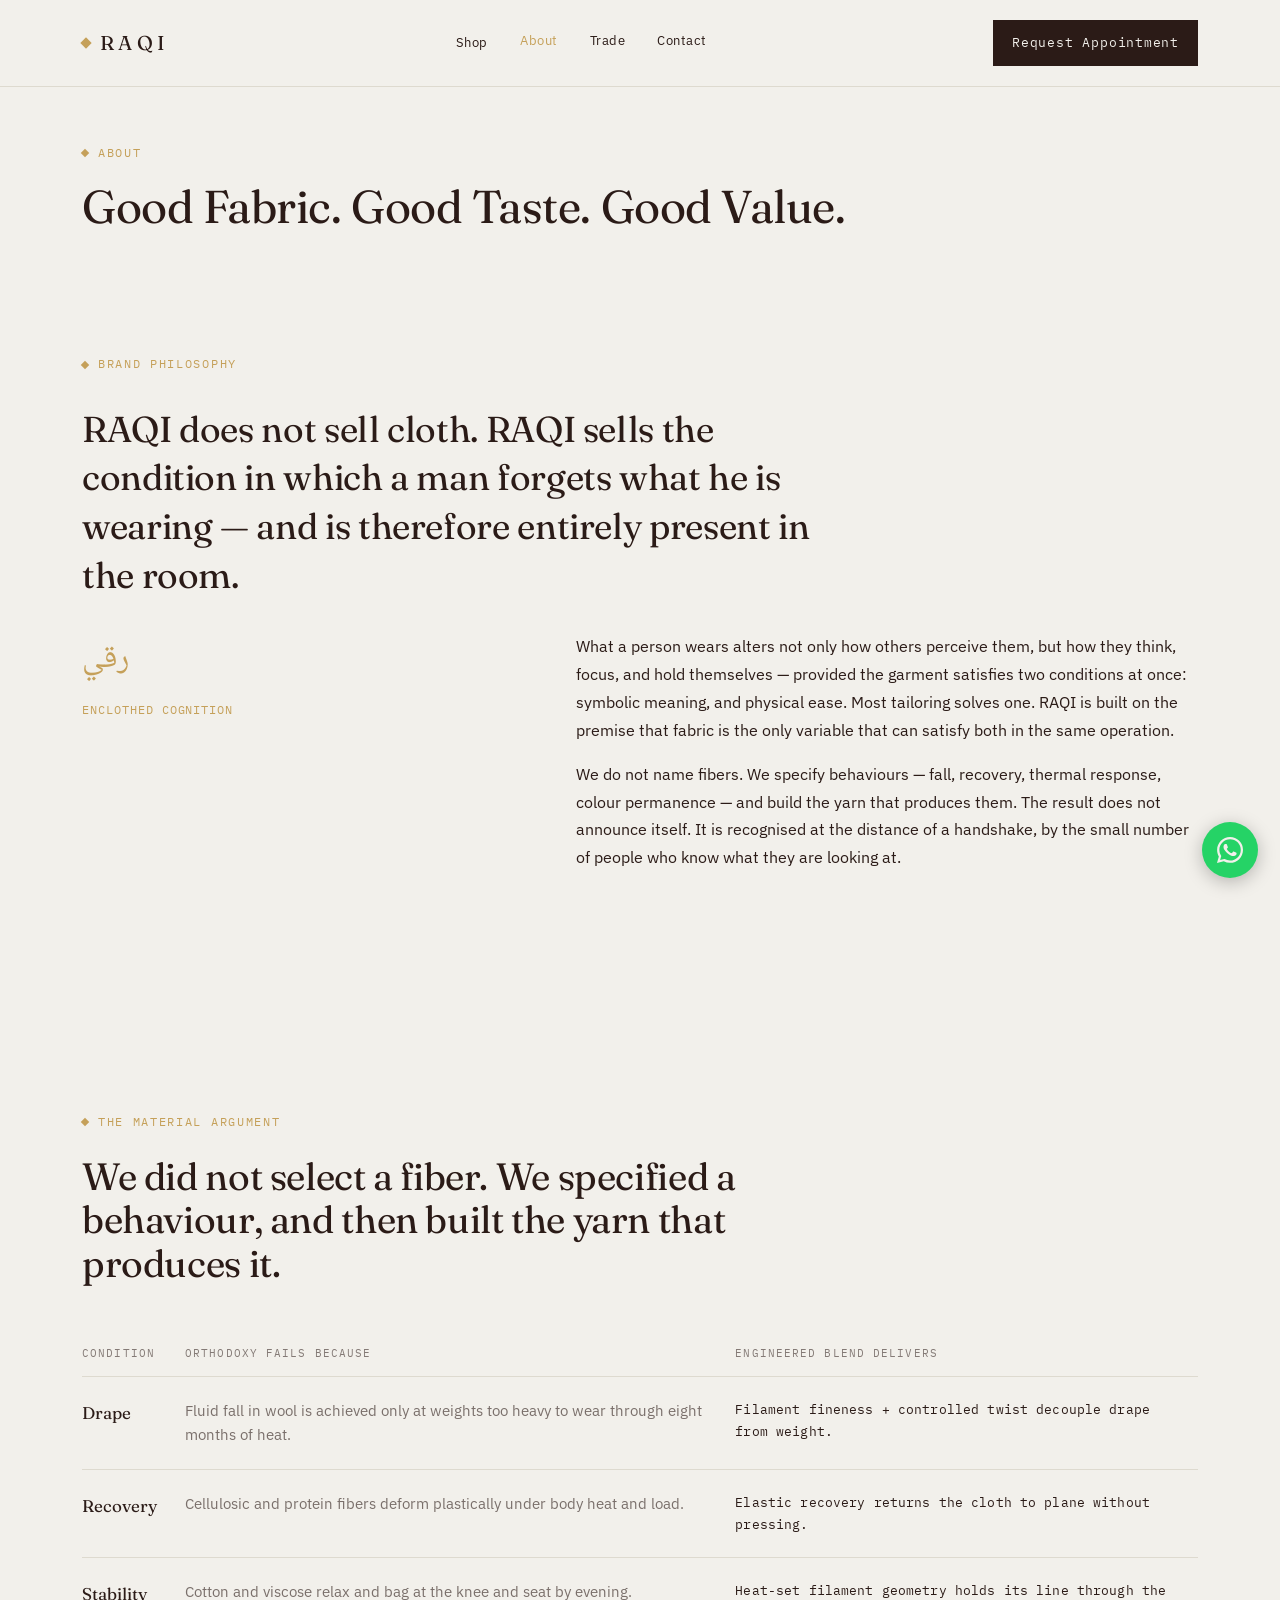
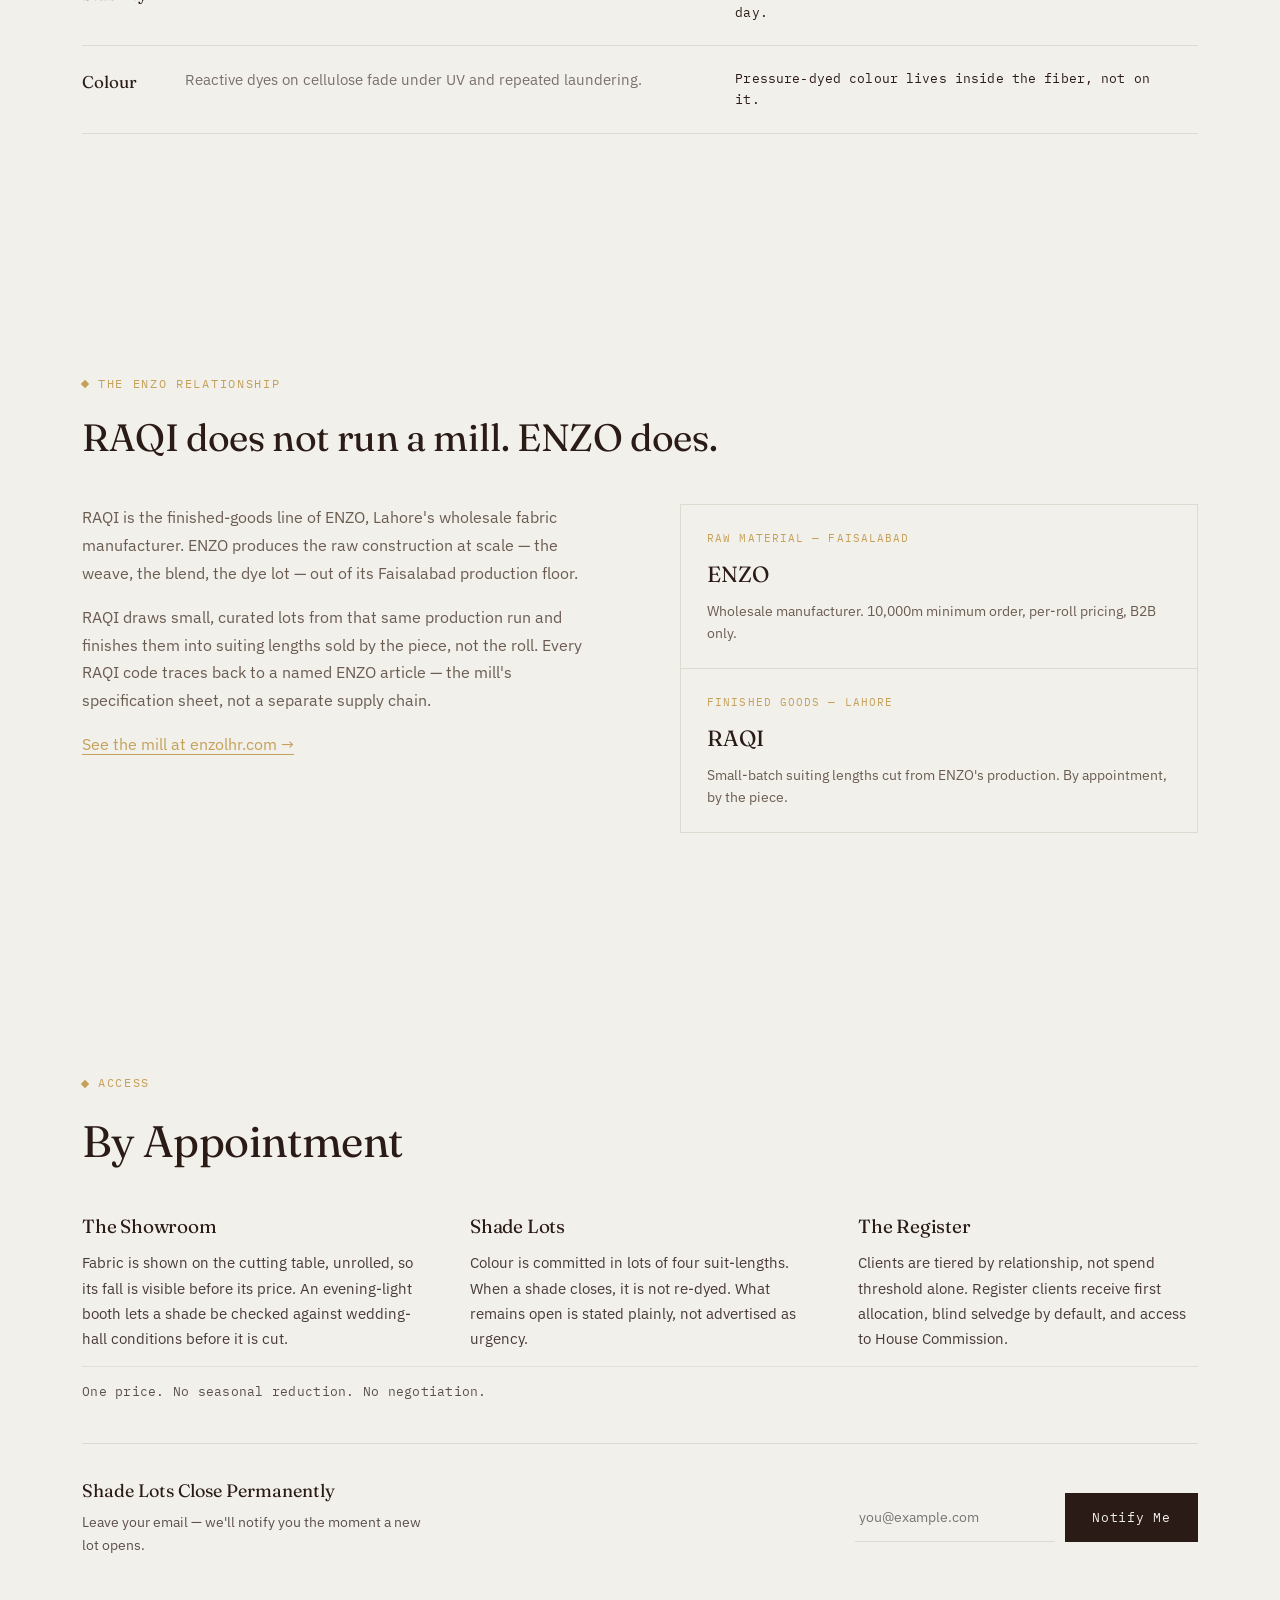
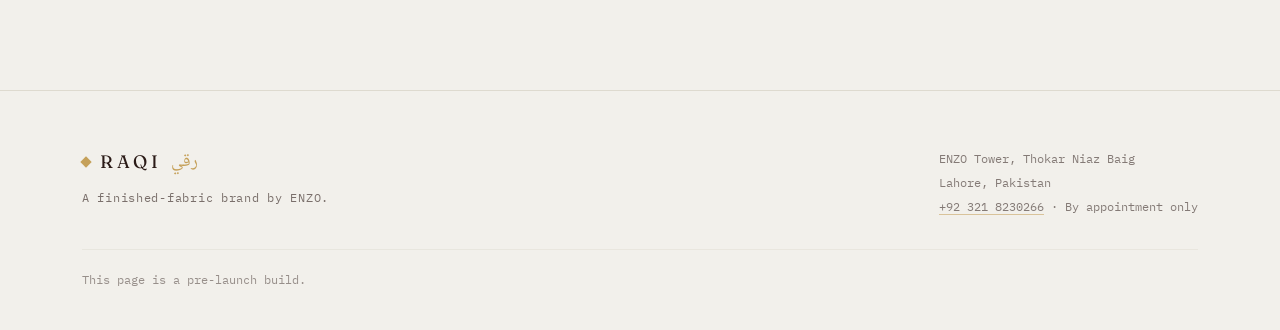
==== about.html @ 48afd4fc "Phase 7: split about.html, contact.html, trade.html out of index.html Relocates Philosophy, Material" ====
<!DOCTYPE html>
<html lang="en">
<head>
<meta charset="UTF-8">
<meta name="viewport" content="width=device-width, initial-scale=1.0">
<title>About RAQI — Philosophy, Material, and the ENZO Relationship</title>
<meta name="description" content="RAQI is the finished-goods line of ENZO, Lahore's wholesale fabric mill. Our philosophy, the material argument behind our fabric, and how appointments and shade lots work.">
<meta name="robots" content="index,follow">
<meta name="theme-color" content="#F2F0EB">
<link rel="canonical" href="https://enzolhr.com/raqi-site/about.html">
<meta property="og:type" content="website">
<meta property="og:site_name" content="RAQI">
<meta property="og:url" content="https://enzolhr.com/raqi-site/about.html">
<meta property="og:title" content="About RAQI">
<meta property="og:description" content="RAQI is the finished-goods line of ENZO, Lahore's wholesale fabric mill. Our philosophy and how appointments work.">
<meta property="og:image" content="https://enzolhr.com/raqi-site/assets/og-image.png">
<meta property="og:locale" content="en_PK">
<meta name="twitter:card" content="summary_large_image">
<meta name="twitter:title" content="About RAQI">
<meta name="twitter:description" content="RAQI is the finished-goods line of ENZO, Lahore's wholesale fabric mill.">
<meta name="twitter:image" content="https://enzolhr.com/raqi-site/assets/og-image.png">
<link rel="icon" href="data:image/svg+xml,%3Csvg xmlns='http://www.w3.org/2000/svg' viewBox='0 0 32 32'%3E%3Crect width='32' height='32' fill='%232B1B17'/%3E%3Crect x='11' y='11' width='10' height='10' fill='%23C5A059' transform='rotate(45 16 16)'/%3E%3C/svg%3E">
<link rel="preconnect" href="https://fonts.googleapis.com">
<link rel="preconnect" href="https://fonts.gstatic.com" crossorigin>
<link href="https://fonts.googleapis.com/css2?family=Fraunces:opsz,wght@9..144,300;9..144,400;9..144,500;9..144,600&family=IBM+Plex+Sans:wght@400;500&family=IBM+Plex+Mono:wght@400;500&family=Noto+Naskh+Arabic:wght@400;500&display=swap" rel="stylesheet">
<link rel="stylesheet" href="assets/site.css">
<script type="application/ld+json">
{
  "@context": "https://schema.org",
  "@type": "AboutPage",
  "url": "https://enzolhr.com/raqi-site/about.html",
  "mainEntity": {
    "@type": "ClothingStore",
    "name": "RAQI",
    "parentOrganization": { "@type": "Organization", "name": "ENZO", "url": "https://enzolhr.com/" }
  }
}
</script>
<style>
  .pull{
    font-family:var(--serif);font-weight:400;
    font-size:clamp(24px,3.4vw,36px);
    line-height:1.35;margin:30px 0 34px;
    max-width:760px;
  }
  .two-col{display:grid;grid-template-columns:1fr;gap:40px;}
  @media(min-width:840px){ .two-col{grid-template-columns:0.8fr 1.2fr;gap:80px;} }

  .argtable{width:100%;border-collapse:collapse;margin-top:8px;}
  .argtable th{
    text-align:left;font-family:var(--mono);font-size:11px;letter-spacing:0.1em;
    text-transform:uppercase;color:var(--chocolate);opacity:0.55;
    padding:14px 18px 14px 0;border-bottom:1px solid var(--ash-line);
    font-weight:400;
  }
  .argtable td{
    padding:22px 18px 22px 0;border-bottom:1px solid var(--ash-line);
    vertical-align:top;font-size:14.5px;line-height:1.65;
  }
  .argtable td:first-child{
    font-family:var(--serif);font-size:17px;white-space:nowrap;padding-right:28px;
  }
  .argtable .fails{color:var(--chocolate);opacity:0.6;}
  .argtable .delivers{font-family:var(--mono);font-size:13px;letter-spacing:0.01em;}

  .lineage-grid{display:grid;grid-template-columns:1fr;gap:40px;margin-top:44px;align-items:start;}
  @media(min-width:840px){ .lineage-grid{grid-template-columns:1fr 1fr;gap:80px;} }
  .lineage-copy{font-size:15.5px;line-height:1.8;color:#6b5c52;}
  .lineage-copy p + p{margin-top:16px;}
  .lineage-flow{
    display:flex;flex-direction:column;gap:0;border:1px solid var(--ash-line);
  }
  .lineage-step{padding:24px 26px;border-bottom:1px solid var(--ash-line);}
  .lineage-step:last-child{border-bottom:none;}
  .lineage-step .step-label{
    font-family:var(--mono);font-size:11px;letter-spacing:0.1em;text-transform:uppercase;color:var(--gold);
  }
  .lineage-step .step-name{font-family:var(--serif);font-size:22px;margin-top:8px;}
  .lineage-step .step-desc{font-size:13.5px;color:#6b5c52;margin-top:8px;line-height:1.6;}

  .access-grid{display:grid;grid-template-columns:1fr;gap:48px;margin-top:50px;}
  @media(min-width:840px){ .access-grid{grid-template-columns:repeat(3,1fr);} }
  .access-item h3{font-size:19px;font-weight:400;margin-bottom:12px;}
  .access-item p{font-size:14.5px;line-height:1.75;color:var(--chocolate);opacity:0.85;}
  .doctrine-line{
    font-family:var(--mono);font-size:13px;letter-spacing:0.02em;
    padding-top:14px;margin-top:14px;border-top:1px solid var(--ash-line);
    opacity:0.75;
  }
  .notify-box{
    margin-top:40px;padding-top:32px;border-top:1px solid var(--ash-line);
    display:flex;flex-direction:column;gap:18px;
  }
  @media(min-width:700px){ .notify-box{flex-direction:row;align-items:center;justify-content:space-between;gap:32px;} }
  .notify-label{font-family:var(--serif);font-size:18px;}
  .notify-copy{font-size:14px;color:var(--chocolate);opacity:0.75;margin-top:4px;max-width:340px;}
  .notify-form{display:flex;gap:10px;flex-wrap:wrap;}
  .notify-form input[type=email]{
    background:transparent;border:none;border-bottom:1px solid var(--ash-line);
    padding:10px 4px;font-family:var(--sans);font-size:14px;color:var(--chocolate);min-width:200px;
  }
  .notify-form input[type=email]:focus{outline:none;border-color:var(--gold);}
  .notify-status{font-family:var(--mono);font-size:12px;margin-top:12px;}
</style>
</head>
<body>

<nav class="nav" aria-label="Primary">
  <div class="nav-inner">
    <a href="index.html" class="brandmark" aria-label="RAQI — home">
      <span class="diamond"></span>
      <span class="wordmark">Raqi</span>
    </a>
    <div class="nav-links">
      <div class="has-mega">
        <a href="shop.html">Shop</a>
        <div class="mega-panel">
          <div class="mega-col">
            <div class="mega-label">Shop</div>
            <a href="shop.html">All Fabrics</a>
            <a href="shop.html">Shop by Color</a>
          </div>
          <div class="mega-col">
            <div class="mega-label">Collections</div>
            <a href="shop.html?season=summer">Summer</a>
            <a href="shop.html?season=winter">Winter</a>
            <a href="shop.html?season=all-season">All-Season</a>
          </div>
        </div>
      </div>
      <a href="about.html">About</a>
      <a href="trade.html">Trade</a>
      <a href="contact.html">Contact</a>
    </div>
    <div style="display:flex;align-items:center;gap:8px;">
      <a href="contact.html" class="btn btn-dark" style="padding:11px 18px;">Request Appointment</a>
      <button type="button" id="nav-toggle" class="nav-toggle" aria-label="Open menu" aria-expanded="false" aria-controls="mobile-menu">
        <span aria-hidden="true"></span><span aria-hidden="true"></span>
      </button>
    </div>
  </div>
</nav>

<div id="mobile-menu" class="mobile-menu" aria-hidden="true">
  <div class="mobile-menu-top">
    <span class="brandmark">
      <span class="diamond"></span>
      <span class="wordmark">Raqi</span>
    </span>
    <button type="button" id="mobile-menu-close" class="mobile-menu-close" aria-label="Close menu">&times;</button>
  </div>
  <nav class="mobile-menu-links" aria-label="Mobile">
    <a href="shop.html">Shop</a>
    <div class="mobile-menu-sub">
      <a href="shop.html">Shop by Color</a>
      <a href="shop.html?season=summer">Summer</a>
      <a href="shop.html?season=winter">Winter</a>
      <a href="shop.html?season=all-season">All-Season</a>
    </div>
    <a href="about.html">About</a>
    <a href="trade.html">Trade</a>
    <a href="contact.html">Contact</a>
    <a href="https://wa.me/923218230266" target="_blank" rel="noopener noreferrer">WhatsApp Us</a>
  </nav>
</div>

<header style="padding:56px 0 0;">
  <div class="wrap">
    <div class="eyebrow"><span class="diamond"></span>About</div>
    <h1 style="font-size:clamp(30px,4.5vw,46px);margin-top:18px;">Good Fabric. Good Taste. Good Value.</h1>
  </div>
</header>

<section id="philosophy">
  <div class="wrap reveal">
    <div class="eyebrow"><span class="diamond"></span>Brand Philosophy</div>
    <h2 class="pull">RAQI does not sell cloth. RAQI sells the condition in which a man forgets what he is wearing — and is therefore entirely present in the room.</h2>
    <div class="two-col">
      <div>
        <div class="foot-arabic" style="font-size:32px;">رقي</div>
        <p style="font-family:var(--mono);font-size:12px;letter-spacing:0.08em;color:var(--gold);margin-top:12px;text-transform:uppercase;">Enclothed Cognition</p>
      </div>
      <div class="body-copy">
        <p>What a person wears alters not only how others perceive them, but how they think, focus, and hold themselves — provided the garment satisfies two conditions at once: symbolic meaning, and physical ease. Most tailoring solves one. RAQI is built on the premise that fabric is the only variable that can satisfy both in the same operation.</p>
        <p>We do not name fibers. We specify behaviours — fall, recovery, thermal response, colour permanence — and build the yarn that produces them. The result does not announce itself. It is recognised at the distance of a handshake, by the small number of people who know what they are looking at.</p>
      </div>
    </div>
  </div>
</section>

<section id="argument">
  <div class="wrap reveal">
    <div class="eyebrow"><span class="diamond"></span>The Material Argument</div>
    <h2 style="font-size:clamp(26px,3.6vw,38px);max-width:680px;margin-top:22px;">We did not select a fiber. We specified a behaviour, and then built the yarn that produces it.</h2>
    <table class="argtable" style="margin-top:44px;">
      <thead>
        <tr><th>Condition</th><th>Orthodoxy fails because</th><th>Engineered blend delivers</th></tr>
      </thead>
      <tbody>
        <tr>
          <td>Drape</td>
          <td class="fails">Fluid fall in wool is achieved only at weights too heavy to wear through eight months of heat.</td>
          <td class="delivers">Filament fineness + controlled twist decouple drape from weight.</td>
        </tr>
        <tr>
          <td>Recovery</td>
          <td class="fails">Cellulosic and protein fibers deform plastically under body heat and load.</td>
          <td class="delivers">Elastic recovery returns the cloth to plane without pressing.</td>
        </tr>
        <tr>
          <td>Stability</td>
          <td class="fails">Cotton and viscose relax and bag at the knee and seat by evening.</td>
          <td class="delivers">Heat-set filament geometry holds its line through the day.</td>
        </tr>
        <tr>
          <td>Colour</td>
          <td class="fails">Reactive dyes on cellulose fade under UV and repeated laundering.</td>
          <td class="delivers">Pressure-dyed colour lives inside the fiber, not on it.</td>
        </tr>
      </tbody>
    </table>
  </div>
</section>

<section id="lineage">
  <div class="wrap reveal">
    <div class="eyebrow"><span class="diamond"></span>The ENZO Relationship</div>
    <h2 style="font-size:clamp(26px,3.6vw,38px);max-width:680px;margin-top:22px;">RAQI does not run a mill. ENZO does.</h2>
    <div class="lineage-grid">
      <div class="lineage-copy">
        <p>RAQI is the finished-goods line of ENZO, Lahore's wholesale fabric manufacturer. ENZO produces the raw construction at scale — the weave, the blend, the dye lot — out of its Faisalabad production floor.</p>
        <p>RAQI draws small, curated lots from that same production run and finishes them into suiting lengths sold by the piece, not the roll. Every RAQI code traces back to a named ENZO article — the mill's specification sheet, not a separate supply chain.</p>
        <p><a href="https://enzolhr.com/" target="_blank" rel="noopener noreferrer" style="color:var(--gold);border-bottom:1px solid var(--gold);">See the mill at enzolhr.com →</a></p>
      </div>
      <div class="lineage-flow">
        <div class="lineage-step">
          <div class="step-label">Raw Material — Faisalabad</div>
          <div class="step-name">ENZO</div>
          <div class="step-desc">Wholesale manufacturer. 10,000m minimum order, per-roll pricing, B2B only.</div>
        </div>
        <div class="lineage-step">
          <div class="step-label">Finished Goods — Lahore</div>
          <div class="step-name">RAQI</div>
          <div class="step-desc">Small-batch suiting lengths cut from ENZO's production. By appointment, by the piece.</div>
        </div>
      </div>
    </div>
  </div>
</section>

<section id="access">
  <div class="wrap reveal">
    <div class="eyebrow"><span class="diamond"></span>Access</div>
    <h2 style="font-size:clamp(28px,4vw,44px);margin-top:22px;">By Appointment</h2>
    <div class="access-grid">
      <div class="access-item">
        <h3>The Showroom</h3>
        <p>Fabric is shown on the cutting table, unrolled, so its fall is visible before its price. An evening-light booth lets a shade be checked against wedding-hall conditions before it is cut.</p>
      </div>
      <div class="access-item">
        <h3>Shade Lots</h3>
        <p>Colour is committed in lots of four suit-lengths. When a shade closes, it is not re-dyed. What remains open is stated plainly, not advertised as urgency.</p>
      </div>
      <div class="access-item">
        <h3>The Register</h3>
        <p>Clients are tiered by relationship, not spend threshold alone. Register clients receive first allocation, blind selvedge by default, and access to House Commission.</p>
      </div>
    </div>
    <div class="doctrine-line">One price. No seasonal reduction. No negotiation.</div>

    <div class="notify-box">
      <div>
        <p class="notify-label">Shade Lots Close Permanently</p>
        <p class="notify-copy">Leave your email — we'll notify you the moment a new lot opens.</p>
      </div>
      <form id="notify-form" class="notify-form" novalidate>
        <input type="hidden" name="_subject" value="RAQI Shade Lot Signup">
        <input type="hidden" name="brand" value="RAQI">
        <input type="email" name="email" placeholder="you@example.com" required aria-label="Email address">
        <button type="submit" class="btn btn-dark">Notify Me</button>
      </form>
    </div>
    <div class="notify-status" id="notify-status" role="status" aria-live="polite"></div>
  </div>
</section>

<footer>
  <div class="wrap">
    <div class="foot-grid">
      <div>
        <div class="foot-mark">
          <span class="diamond"></span>
          <span class="wordmark">Raqi</span>
          <span class="foot-arabic">رقي</span>
        </div>
        <div class="foot-line">A finished-fabric brand by ENZO.</div>
      </div>
      <div class="foot-meta">
        ENZO Tower, Thokar Niaz Baig<br>
        Lahore, Pakistan<br>
        <a href="https://wa.me/923218230266" target="_blank" rel="noopener noreferrer" style="color:inherit;border-bottom:1px solid var(--gold);">+92 321 8230266</a> &middot; By appointment only
      </div>
    </div>
    <div class="foot-note">This page is a pre-launch build.</div>
  </div>
</footer>

<div id="cart-bar" class="cart-bar">
  <span class="cart-bar-count"><span id="cart-count">0</span> Selected</span>
  <button type="button" id="cart-view" class="btn btn-light">View Cart</button>
</div>

<div id="cart-backdrop" class="cart-backdrop"></div>
<aside id="cart-drawer" class="cart-drawer" aria-hidden="true" aria-label="Your selection">
  <div class="cart-drawer-header">
    <span>Your Selection</span>
    <button type="button" id="cart-close" class="cart-drawer-close" aria-label="Close cart">&times;</button>
  </div>
  <div class="cart-drawer-items" id="cart-items"></div>
  <div class="cart-drawer-footer">
    <a id="cart-drawer-send" href="#" target="_blank" rel="noopener noreferrer" class="btn btn-light" style="width:100%;justify-content:center;">Send via WhatsApp</a>
  </div>
</aside>

<a href="https://wa.me/923218230266?text=Hello%20RAQI%2C%20I%27d%20like%20to%20know%20more%20about%20your%20suiting%20fabric." target="_blank" rel="noopener noreferrer" class="wa-float" aria-label="Chat with RAQI on WhatsApp">
  <svg viewBox="0 0 24 24" width="26" height="26" fill="#F2F0EB" aria-hidden="true"><path d="M17.472 14.382c-.297-.149-1.758-.867-2.03-.967-.273-.099-.471-.148-.67.15-.197.297-.767.966-.94 1.164-.173.199-.347.223-.644.075-.297-.15-1.255-.463-2.39-1.475-.883-.788-1.48-1.761-1.653-2.059-.173-.297-.018-.458.13-.606.134-.133.297-.347.446-.52.149-.174.198-.298.298-.497.099-.198.05-.371-.025-.52-.075-.149-.669-1.612-.916-2.207-.242-.579-.487-.5-.669-.51-.173-.008-.371-.01-.57-.01-.198 0-.52.074-.792.372-.272.297-1.04 1.016-1.04 2.479 0 1.462 1.065 2.875 1.213 3.074.149.198 2.096 3.2 5.077 4.487.709.306 1.262.489 1.694.625.712.227 1.36.195 1.871.118.571-.085 1.758-.719 2.006-1.413.248-.694.248-1.289.173-1.413-.074-.124-.272-.198-.57-.347z"/><path d="M20.52 3.449C18.24 1.245 15.24 0 12.045 0 5.463 0 .105 5.36.102 11.943c0 2.105.548 4.16 1.591 5.976L0 24l6.223-1.632a11.9 11.9 0 0 0 5.822 1.484h.005c6.58 0 11.938-5.359 11.941-11.943a11.87 11.87 0 0 0-3.47-8.46zM12.05 21.785h-.004a9.87 9.87 0 0 1-5.031-1.378l-.361-.214-3.741.981.999-3.648-.235-.374a9.86 9.86 0 0 1-1.51-5.234c.002-5.45 4.437-9.884 9.888-9.884 2.64 0 5.122 1.03 6.988 2.898a9.83 9.83 0 0 1 2.893 6.994c-.003 5.45-4.437 9.859-9.886 9.859z"/></svg>
</a>

<script src="assets/products-data.js"></script>
<script src="assets/site.js"></script>
<script src="assets/forms.js"></script>
</body>
</html>
---- assets/site.css ----
/* ============================================================
   RAQI — Shared design system
   Used across all pages. Page-unique sections (hero, product
   detail specifics, journal typography, etc.) stay inline per
   page, same discipline as nav/footer markup.
   ============================================================ */

:root{
  --chocolate:#2B1B17;
  --ash:#F2F0EB;
  --gold:#C5A059;
  --chocolate-line:#4A372E;
  --ash-line:#DEDACF;
  --serif:'Fraunces', serif;
  --sans:'IBM Plex Sans', -apple-system, sans-serif;
  --mono:'IBM Plex Mono', monospace;
  --arabic:'Noto Naskh Arabic', serif;
}
*{margin:0;padding:0;box-sizing:border-box;}
html{scroll-behavior:smooth;}
body{
  font-family:var(--sans);
  background:var(--ash);
  color:var(--chocolate);
  font-weight:400;
  line-height:1.7;
  -webkit-font-smoothing:antialiased;
}
a{color:inherit;text-decoration:none;}
img,svg{display:block;max-width:100%;}

.measure{max-width:640px;}
.wrap{max-width:1180px;margin:0 auto;padding:0 32px;}

h1,h2,h3{font-family:var(--serif);font-weight:400;line-height:1.15;letter-spacing:-0.01em;}

.eyebrow{
  font-family:var(--mono);
  font-size:12px;
  letter-spacing:0.14em;
  text-transform:uppercase;
  color:var(--gold);
  display:flex;
  align-items:center;
  gap:10px;
}
.eyebrow .diamond{width:6px;height:6px;}

.rule-gold{
  width:48px;height:1px;background:var(--gold);
  border:none;margin:20px 0 28px;
}
.body-copy{font-size:15.5px;line-height:1.8;color:var(--chocolate);}
.body-copy p + p{margin-top:16px;}

/* ---------- Nav ---------- */
.nav{
  position:sticky;top:0;z-index:50;
  background:rgba(242,240,235,0.92);
  backdrop-filter:blur(6px);
  border-bottom:1px solid var(--ash-line);
}
.nav-inner{
  display:flex;align-items:center;justify-content:space-between;
  padding:20px 32px;max-width:1180px;margin:0 auto;
}
.brandmark{display:flex;align-items:center;gap:10px;}
.brandmark .wordmark{
  font-family:var(--serif);font-size:20px;letter-spacing:0.22em;
  text-transform:uppercase;
}
.nav-links{display:none;gap:32px;font-size:13px;letter-spacing:0.04em;align-items:center;}
.nav-links a{
  padding-bottom:4px;border-bottom:1px solid transparent;
  transition:border-color .25s ease, color .25s ease;
}
.nav-links a:hover, .nav-links a:focus-visible{border-color:var(--gold);}
.nav-links a[aria-current="page"]{color:var(--gold);}
@media(min-width:900px){ .nav-links{display:flex;} }
.nav-toggle{
  display:flex;background:none;border:none;padding:8px;cursor:pointer;
}
@media(min-width:900px){ .nav-toggle{display:none;} }
.nav-toggle span{
  display:block;width:22px;height:1.5px;background:var(--chocolate);margin:4px 0;
  transition:transform .25s ease, opacity .25s ease;
}

/* Mobile full-screen menu */
.mobile-menu{
  position:fixed;inset:0;z-index:80;background:var(--ash);
  display:flex;flex-direction:column;padding:24px 32px;
  transform:translateY(-100%);transition:transform .3s ease;
  overflow-y:auto;
}
.mobile-menu.open{transform:translateY(0);}
.mobile-menu-top{display:flex;align-items:center;justify-content:space-between;}
.mobile-menu-close{background:none;border:none;font-size:26px;line-height:1;cursor:pointer;color:var(--chocolate);padding:4px;}
.mobile-menu-links{display:flex;flex-direction:column;gap:4px;margin-top:48px;}
.mobile-menu-links a{
  font-family:var(--serif);font-size:28px;padding:14px 0;border-bottom:1px solid var(--ash-line);
}
.mobile-menu-sub{padding-left:16px;}
.mobile-menu-sub a{font-family:var(--sans);font-size:16px;color:#8a746b;padding:8px 0;border-bottom:none;}
@media(min-width:900px){ .mobile-menu{display:none;} }

/* Desktop mega-menu */
.has-mega{position:relative;}
.mega-panel{
  position:absolute;top:100%;left:50%;transform:translateX(-50%) translateY(8px);
  background:var(--ash);border:1px solid var(--ash-line);box-shadow:0 12px 32px rgba(43,27,23,0.12);
  padding:28px 32px;display:none;gap:32px;min-width:320px;margin-top:14px;
}
.has-mega:hover .mega-panel, .has-mega:focus-within .mega-panel{display:flex;}
.mega-col{display:flex;flex-direction:column;gap:6px;}
.mega-label{
  font-family:var(--mono);font-size:10px;letter-spacing:0.1em;text-transform:uppercase;
  color:var(--gold);margin-bottom:6px;
}
.mega-col a{font-size:14px;padding:6px 0;color:var(--chocolate);}
.mega-col a:hover{color:var(--gold);}
@media(prefers-reduced-motion: reduce){ .mobile-menu{transition:none;} }

/* ---------- Diamond glyph ---------- */
.diamond{
  width:8px;height:8px;background:var(--gold);
  transform:rotate(45deg);flex:none;
}
.diamond.outline{background:none;border:1px solid var(--gold);}

/* ---------- Buttons ---------- */
.btn{
  display:inline-flex;align-items:center;gap:10px;
  font-family:var(--mono);font-size:13px;letter-spacing:0.06em;
  padding:15px 26px;
  border:1px solid transparent;
  transition:border-color .25s ease, background .25s ease, color .25s ease;
  white-space:nowrap;cursor:pointer;
}
.btn-dark{ background:var(--chocolate); color:var(--ash); }
.btn-dark:hover, .btn-dark:focus-visible{ border-color:var(--gold); }
.btn-light{ background:var(--ash); color:var(--chocolate); border-color:var(--chocolate-line); }
.btn-light:hover, .btn-light:focus-visible{ border-color:var(--gold); }
.btn-ghost{ background:transparent; border-color:var(--chocolate-line); color:var(--chocolate); }
.btn-ghost:hover, .btn-ghost:focus-visible{ border-color:var(--gold); }

/* ---------- Section rhythm ---------- */
section{padding:72px 0;}
@media(min-width:900px){ section{padding:120px 0;} }
.section-dark{ background:var(--chocolate); color:var(--ash); }
.section-dark .eyebrow{color:var(--gold);}
.section-dark .btn-ghost{ border-color:rgba(242,240,235,0.35); color:var(--ash); }

/* ---------- Reveal on scroll ---------- */
.reveal{opacity:0;transform:translateY(18px);transition:opacity .7s ease, transform .7s ease;}
.reveal.in{opacity:1;transform:none;}
@media(prefers-reduced-motion: reduce){ .reveal{opacity:1;transform:none;transition:none;} }

/* ---------- Color wall (Shop by Color) ---------- */
.color-wall{display:flex;flex-wrap:wrap;gap:10px;margin-top:32px;max-width:760px;}
.swatch-tile{
  width:44px;height:44px;border-radius:4px;flex:none;display:block;
  border:1px solid rgba(43,27,23,0.14);transition:transform .2s ease;
}
.swatch-tile:hover{transform:scale(1.08);}

/* ---------- Purpose grid (Shop by Purpose) ---------- */
.purpose-grid{display:grid;grid-template-columns:1fr;gap:1px;margin-top:40px;background:var(--ash-line);border:1px solid var(--ash-line);}
@media(min-width:640px){ .purpose-grid{grid-template-columns:repeat(4,1fr);} }
.purpose-card{
  background:var(--ash);padding:28px 24px;display:flex;flex-direction:column;gap:10px;
  transition:background .2s ease;
}
.purpose-card:hover{background:#e8e2d8;}
.purpose-name{font-family:var(--serif);font-size:18px;color:var(--chocolate);line-height:1.3;}
.purpose-code{font-family:var(--mono);font-size:11px;letter-spacing:0.08em;text-transform:uppercase;color:var(--gold);}

/* ---------- Product / Store cards (shared: shop.html + homepage teasers) ---------- */
.store-grid{
  display:grid;grid-template-columns:1fr;gap:56px 32px;
  margin-top:56px;
}
@media(min-width:640px){ .store-grid{grid-template-columns:1fr 1fr;} }
@media(min-width:1080px){ .store-grid{grid-template-columns:repeat(4,1fr);gap:48px 28px;} }
.store-card{
  background:transparent;display:flex;flex-direction:column;
  transition:transform .25s ease;
}
.store-card:hover{transform:translateY(-4px);}
.store-img{
  position:relative;aspect-ratio:4/5;background:#e8e2d8;overflow:hidden;
}
.store-img img{width:100%;height:100%;object-fit:cover;display:block;transition:transform .5s ease;}
.store-card:hover .store-img img{transform:scale(1.045);}
.store-img-fallback{
  position:absolute;inset:0;display:flex;flex-direction:column;align-items:center;
  justify-content:center;gap:12px;
}
.store-img-fallback span:last-child{
  font-family:var(--mono);font-size:11px;letter-spacing:0.12em;color:#a3937f;
}
.store-img.has-image .store-img-fallback{display:none;}
.store-img-link{position:absolute;inset:0;z-index:1;}
.store-quickadd{
  position:absolute;top:14px;right:14px;width:34px;height:34px;border-radius:50%;z-index:2;
  background:rgba(43,27,23,0.55);backdrop-filter:blur(4px);
  border:1px solid rgba(242,240,235,0.4);
  display:flex;align-items:center;justify-content:center;color:var(--ash);
  transition:background .2s ease, border-color .2s ease, color .2s ease;
  cursor:pointer;padding:0;
}
.store-quickadd:hover{border-color:var(--gold);}
.store-quickadd.is-added{background:var(--gold);border-color:var(--gold);color:var(--chocolate);}
.store-body{padding-top:18px;}
.store-name{font-size:19px;margin:0;}
.store-sub{font-size:13px;color:#8a746b;margin-top:5px;}
.store-code{
  font-family:var(--mono);font-size:10px;letter-spacing:0.08em;text-transform:uppercase;
  color:#8a746b;margin-top:9px;
}
.store-price{font-family:var(--mono);font-size:13px;color:var(--chocolate);margin-top:9px;}
.store-swatches{display:flex;gap:6px;margin-top:12px;flex-wrap:wrap;}
.swatch{
  width:14px;height:14px;border-radius:50%;flex:none;
  border:1px solid rgba(43,27,23,0.18);
}
.store-ask{
  display:inline-block;margin-top:14px;font-family:var(--mono);font-size:11px;
  letter-spacing:0.03em;color:var(--gold);border-bottom:1px solid transparent;
}
.store-ask:hover{border-color:var(--gold);}
.store-details{margin-top:16px;}
.store-details summary{
  cursor:pointer;list-style:none;font-family:var(--mono);font-size:11px;letter-spacing:0.08em;
  text-transform:uppercase;color:#8a746b;display:flex;align-items:center;gap:8px;
}
.store-details summary::-webkit-details-marker{display:none;}
.store-details summary::before{content:'+';font-size:14px;color:var(--gold);line-height:1;}
.store-details[open] summary::before{content:'−';}
.store-details-body{margin-top:14px;}
.code-desc{font-size:14px;line-height:1.7;color:#6b5c52;max-width:320px;}
.code-specs-inline{display:flex;gap:18px;margin-top:14px;font-family:var(--mono);font-size:11px;color:#8a746b;}
.code-source{margin-top:14px;font-family:var(--mono);font-size:11px;letter-spacing:0.03em;color:#8a746b;}
.in-stock{
  display:flex;align-items:center;gap:7px;margin-top:12px;
  font-family:var(--mono);font-size:10px;letter-spacing:0.08em;text-transform:uppercase;color:#4f8a4a;
}
.in-stock::before{content:'';width:6px;height:6px;border-radius:50%;background:#4caf50;flex:none;}
@media(prefers-reduced-motion: reduce){
  .store-card, .store-card:hover, .store-img img, .store-card:hover .store-img img{transition:none;transform:none;}
}

/* ---------- Footer ---------- */
footer{background:var(--ash);padding:56px 0 40px;border-top:1px solid var(--ash-line);}
.foot-grid{
  display:flex;flex-direction:column;gap:28px;
}
@media(min-width:700px){ .foot-grid{flex-direction:row;justify-content:space-between;align-items:flex-start;} }
.foot-mark{display:flex;align-items:center;gap:10px;}
.foot-mark .wordmark{font-family:var(--serif);font-size:18px;letter-spacing:0.2em;text-transform:uppercase;}
.foot-arabic{font-family:var(--arabic);color:var(--gold);font-size:18px;}
.foot-line{font-family:var(--mono);font-size:12px;letter-spacing:0.06em;opacity:0.6;margin-top:10px;}
.foot-cols{display:flex;flex-wrap:wrap;gap:40px;}
.foot-col{display:flex;flex-direction:column;gap:8px;}
.foot-col-label{
  font-family:var(--mono);font-size:10px;letter-spacing:0.1em;text-transform:uppercase;
  color:var(--gold);margin-bottom:6px;
}
.foot-col a{font-size:13px;color:var(--chocolate);opacity:0.8;}
.foot-col a:hover{opacity:1;color:var(--gold);}
.foot-meta{font-family:var(--mono);font-size:12px;opacity:0.55;line-height:2;}
.foot-note{
  font-size:12px;opacity:0.45;margin-top:30px;font-family:var(--mono);
  border-top:1px solid var(--ash-line);padding-top:20px;
}

:focus-visible{outline:1px solid var(--gold);outline-offset:3px;}

/* ---------- Floating WhatsApp ---------- */
.wa-float{
  position:fixed;right:22px;bottom:22px;z-index:60;
  width:56px;height:56px;border-radius:50%;
  background:#25D366;display:flex;align-items:center;justify-content:center;
  box-shadow:0 4px 18px rgba(0,0,0,0.25);
  animation:wa-pulse 2.6s ease-in-out infinite;
}
.wa-float:hover{box-shadow:0 6px 22px rgba(0,0,0,0.35);}
@keyframes wa-pulse{
  0%, 100%{ box-shadow:0 4px 18px rgba(0,0,0,0.25), 0 0 0 0 rgba(37,211,102,0.55); }
  50%{ box-shadow:0 4px 18px rgba(0,0,0,0.25), 0 0 0 10px rgba(37,211,102,0); }
}
@media(prefers-reduced-motion: reduce){ .wa-float{animation:none;} }

/* ---------- Selection Cart ---------- */
.cart-bar{
  position:fixed;right:22px;bottom:90px;z-index:59;
  display:flex;align-items:center;gap:14px;
  background:var(--chocolate);border:1px solid var(--gold);
  padding:12px 16px;border-radius:999px;
  transform:translateY(10px) scale(0.96);opacity:0;pointer-events:none;
  transition:opacity .25s ease, transform .25s ease;
  box-shadow:0 4px 18px rgba(0,0,0,0.25);
}
.cart-bar.visible{opacity:1;transform:translateY(0) scale(1);pointer-events:auto;}
.cart-bar-count{
  font-family:var(--mono);font-size:12px;letter-spacing:0.05em;color:var(--ash);white-space:nowrap;
}
.cart-bar .btn{padding:8px 16px;font-size:12px;cursor:pointer;}
@media(max-width:480px){ .cart-bar{right:14px;left:14px;bottom:88px;justify-content:space-between;} }
@media(prefers-reduced-motion: reduce){ .cart-bar{transition:none;} }

.cart-backdrop{
  position:fixed;inset:0;background:rgba(0,0,0,0.5);z-index:65;
  opacity:0;pointer-events:none;transition:opacity .3s ease;
}
.cart-backdrop.visible{opacity:1;pointer-events:auto;}
.cart-drawer{
  position:fixed;top:0;right:0;height:100%;width:360px;max-width:88vw;
  background:var(--chocolate);color:var(--ash);border-left:1px solid var(--chocolate-line);
  z-index:70;transform:translateX(100%);transition:transform .3s ease;
  display:flex;flex-direction:column;
}
.cart-drawer.open{transform:translateX(0);}
.cart-drawer-header{
  display:flex;align-items:center;justify-content:space-between;
  padding:24px 24px 18px;border-bottom:1px solid var(--chocolate-line);
  font-family:var(--mono);font-size:12px;letter-spacing:0.1em;text-transform:uppercase;color:var(--gold);
  flex:none;
}
.cart-drawer-close{
  background:none;border:none;color:var(--ash);font-size:22px;line-height:1;
  cursor:pointer;padding:0;width:24px;height:24px;
}
.cart-drawer-close:hover{color:var(--gold);}
.cart-drawer-items{flex:1;overflow-y:auto;padding:8px 24px;}
.cart-item{display:flex;align-items:center;gap:14px;padding:16px 0;border-bottom:1px solid var(--chocolate-line);}
.cart-item:last-child{border-bottom:none;}
.cart-item-thumb{width:52px;height:65px;background:#241713;flex:none;overflow:hidden;}
.cart-item-thumb img{width:100%;height:100%;object-fit:cover;display:block;}
.cart-item-info{flex:1;min-width:0;}
.cart-item-name{font-family:var(--serif);font-size:16px;}
.cart-item-sub{font-family:var(--mono);font-size:10px;color:#8a746b;margin-top:3px;}
.cart-item-remove{
  background:none;border:none;color:#8a746b;font-size:19px;line-height:1;
  cursor:pointer;padding:6px;flex:none;
}
.cart-item-remove:hover{color:var(--gold);}
.cart-drawer-empty{font-family:var(--mono);font-size:12px;color:#8a746b;text-align:center;padding:48px 0;}
.cart-drawer-footer{padding:20px 24px 24px;border-top:1px solid var(--chocolate-line);flex:none;}
@media(prefers-reduced-motion: reduce){ .cart-drawer, .cart-backdrop{transition:none;} }
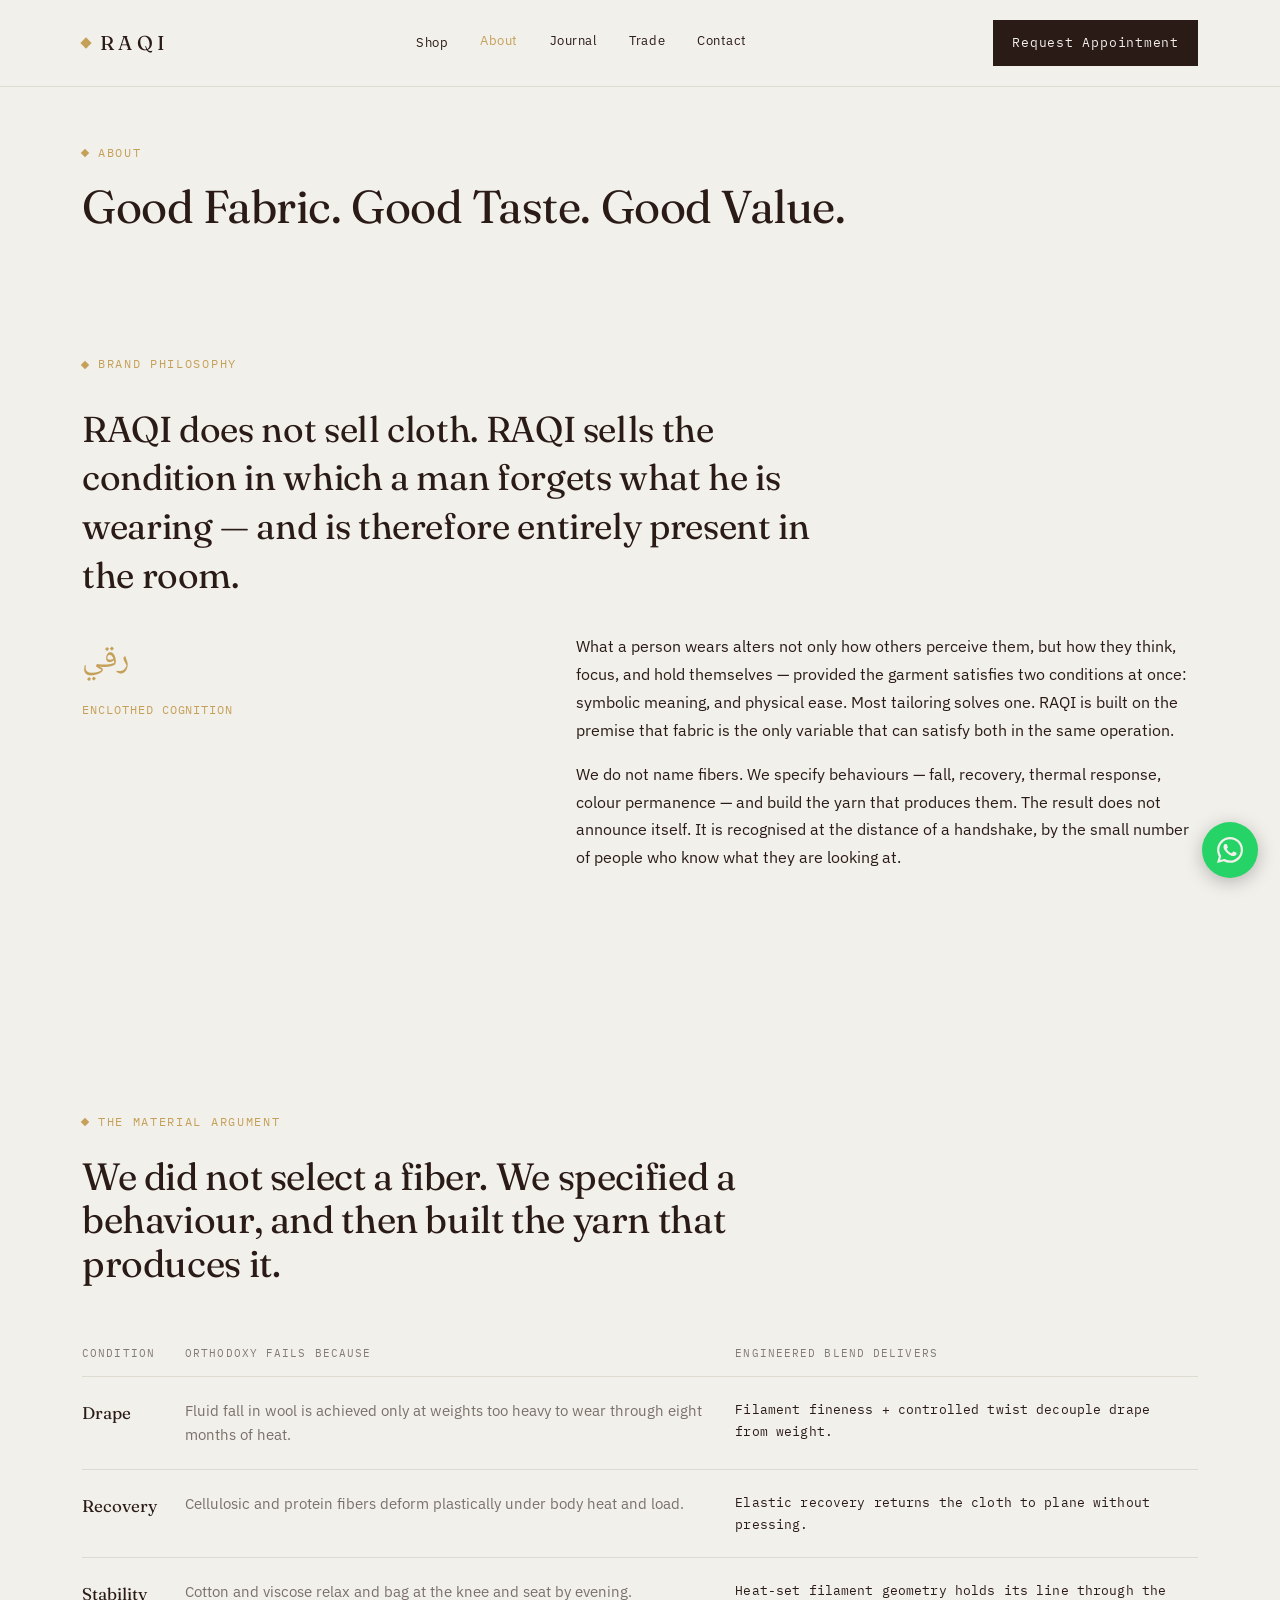
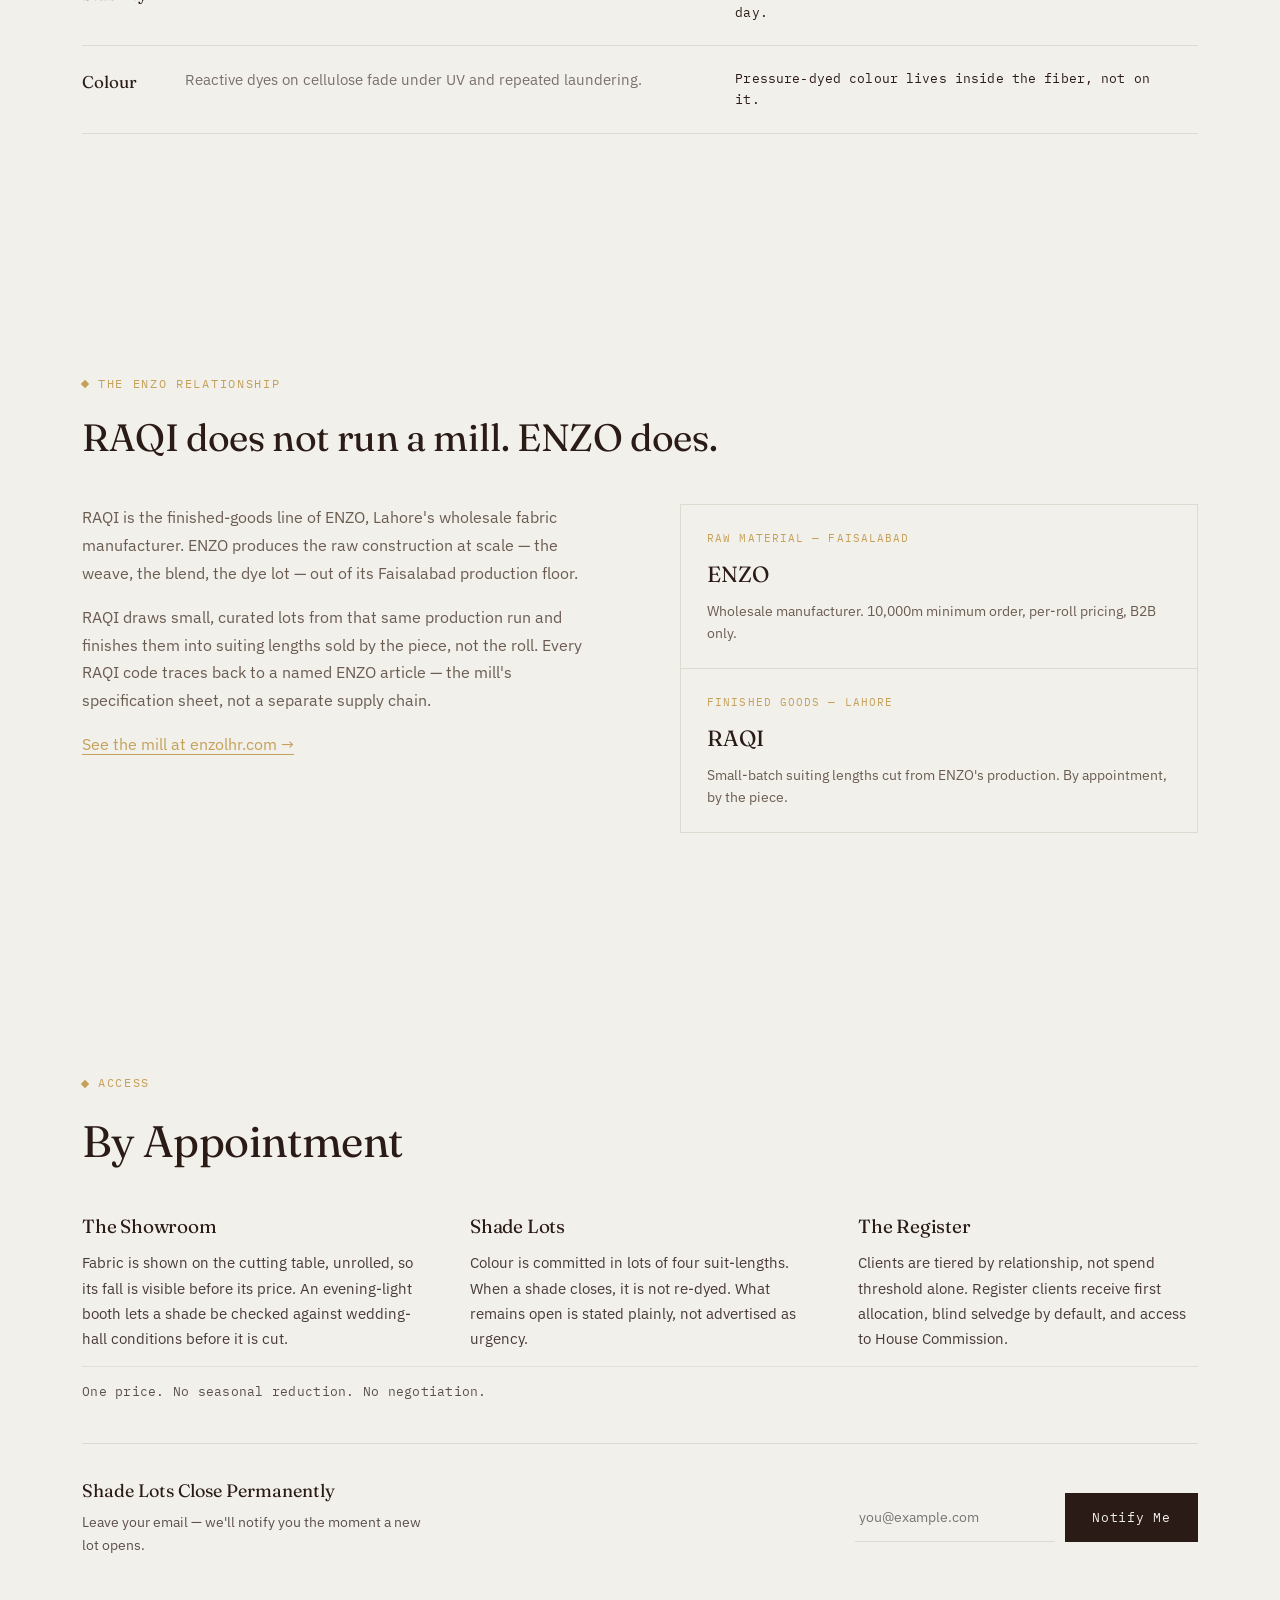
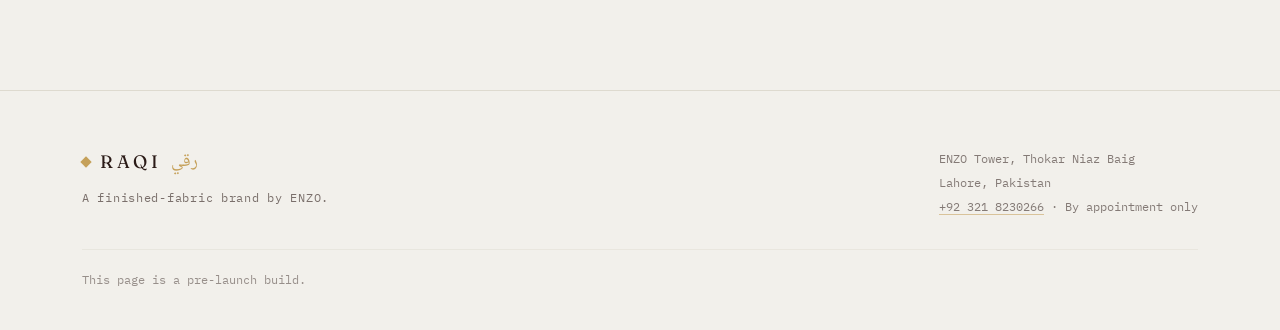
==== commit d93d9af4: "Phase 8: add journal.html with 3 original fabric-education posts New journal.html: three short, genu" ====
--- a/about.html
+++ b/about.html
@@ -129,6 +129,7 @@
         </div>
       </div>
       <a href="about.html">About</a>
+      <a href="journal.html">Journal</a>
       <a href="trade.html">Trade</a>
       <a href="contact.html">Contact</a>
     </div>
@@ -158,6 +159,7 @@
       <a href="shop.html?season=all-season">All-Season</a>
     </div>
     <a href="about.html">About</a>
+    <a href="journal.html">Journal</a>
     <a href="trade.html">Trade</a>
     <a href="contact.html">Contact</a>
     <a href="https://wa.me/923218230266" target="_blank" rel="noopener noreferrer">WhatsApp Us</a>
